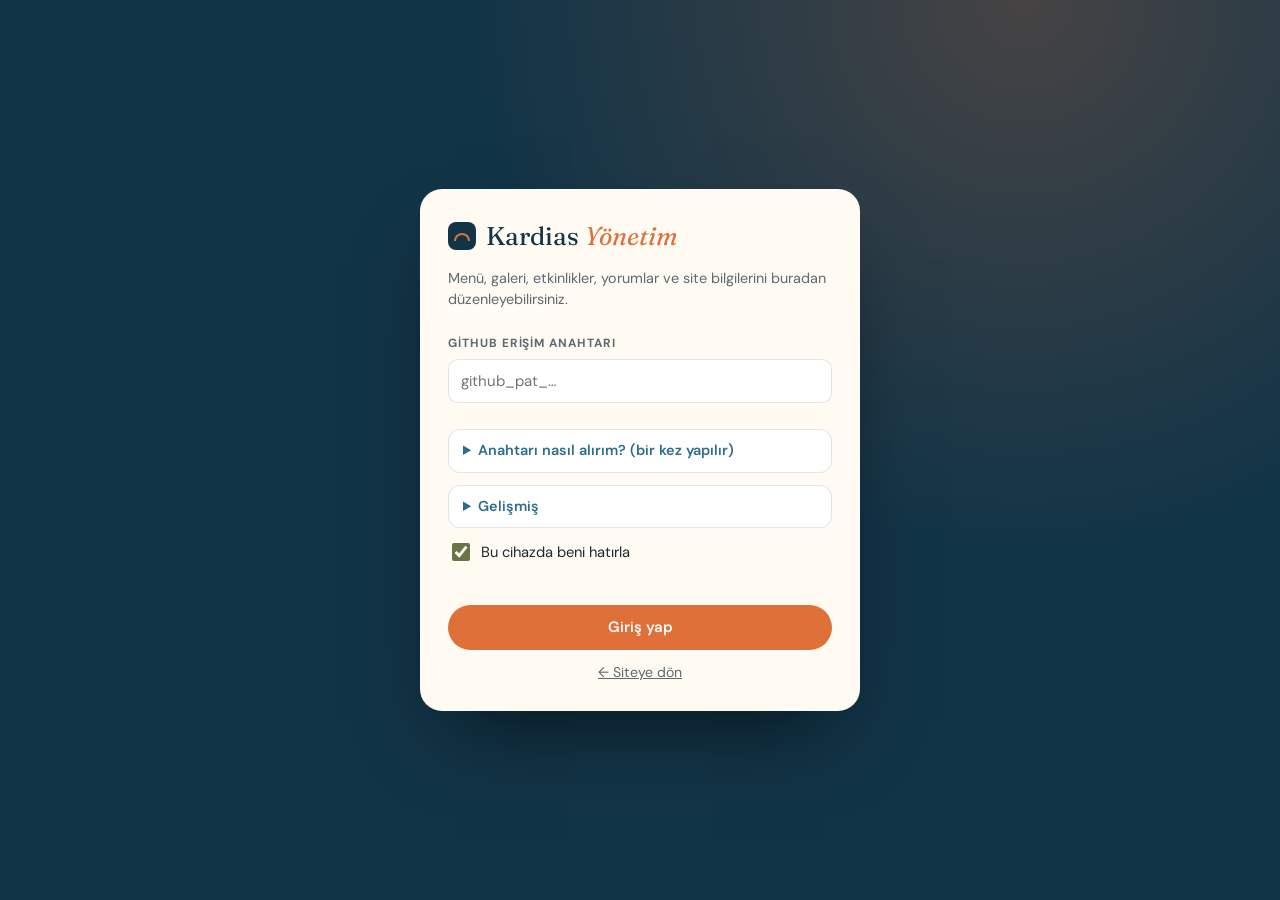
==== admin.html @ eef57086 "Yönetim paneli: menü, galeri, etkinlik, yorum, duyuru ve site bilgileri panelden yönetilir - admin.h" ====
<!doctype html>
<html lang="tr">
<head>
  <meta charset="utf-8">
  <meta name="viewport" content="width=device-width, initial-scale=1, viewport-fit=cover">
  <title>Kardias Yönetim</title>
  <meta name="robots" content="noindex, nofollow">
  <meta name="theme-color" content="#123447">
  <link rel="icon" href="data:image/svg+xml,%3Csvg xmlns='http://www.w3.org/2000/svg' viewBox='0 0 64 64'%3E%3Crect width='64' height='64' rx='14' fill='%23123447'/%3E%3Cpath d='M14 46a18 18 0 0 1 36 0' fill='none' stroke='%23e0703a' stroke-width='5'/%3E%3Cpath d='M10 50h44' stroke='%23f4ede2' stroke-width='4'/%3E%3C/svg%3E">
  <link rel="preconnect" href="https://fonts.googleapis.com">
  <link rel="preconnect" href="https://fonts.gstatic.com" crossorigin>
  <link href="https://fonts.googleapis.com/css2?family=DM+Sans:opsz,wght@9..40,400;9..40,500;9..40,700&family=Fraunces:opsz,wght@9..144,400;9..144,600&display=swap" rel="stylesheet">
  <link rel="stylesheet" href="css/admin.css">
</head>
<body>
  <div id="app"><p class="boot">Yönetim paneli yükleniyor…</p></div>
  <div class="toasts" id="toasts" aria-live="polite"></div>
  <script src="js/i18n.js"></script>
  <script src="js/admin.js"></script>
</body>
</html>
---- css/admin.css ----
/* Kardias Cunda — yönetim paneli */
:root {
  --navy: #123447; --navy-2: #0c2533; --sea: #2c6c8c; --stone: #f4ede2; --cream: #fffaf2;
  --sunset: #e0703a; --sunset-2: #c95d29; --olive: #6b7444; --ink: #1d2a31; --muted: #5d6a70;
  --line: rgba(18, 52, 71, .12); --danger: #b3261e;
  --serif: "Fraunces", Georgia, serif; --sans: "DM Sans", system-ui, -apple-system, "Segoe UI", sans-serif;
}
*, *::before, *::after { box-sizing: border-box; }
body { margin: 0; font-family: var(--sans); font-size: 15px; line-height: 1.5; color: var(--ink); background: var(--stone); -webkit-font-smoothing: antialiased; }
button, input, select, textarea { font: inherit; color: inherit; }
img { display: block; max-width: 100%; }
a { color: var(--sea); }
.boot { padding: 80px 20px; text-align: center; color: var(--muted); }
.muted { color: var(--muted); font-size: .9rem; margin: 0 0 12px; }
code { background: var(--stone); padding: 1px 6px; border-radius: 6px; font-size: .9em; }

/* Butonlar */
.btn {
  display: inline-flex; align-items: center; justify-content: center; gap: 6px; padding: 10px 18px; border-radius: 999px;
  border: 1.5px solid transparent; background: var(--navy); color: #fff; font-weight: 600; cursor: pointer; text-decoration: none;
  transition: background-color .2s, transform .2s, border-color .2s;
}
.btn:hover { transform: translateY(-1px); }
.btn:disabled { opacity: .6; cursor: wait; transform: none; }
.btn--sm { padding: 7px 14px; font-size: .86rem; }
.btn--block { width: 100%; }
.btn--sunset { background: var(--sunset); }
.btn--sunset:hover { background: var(--sunset-2); }
.btn--ghost { background: #fff; color: var(--navy); border-color: var(--line); }
.btn--ghost:hover { border-color: var(--navy); }
.btn--ghost-l { background: transparent; color: #fff; border-color: rgba(255, 255, 255, .35); }
.btn--ghost-l:hover { background: rgba(255, 255, 255, .1); }
.btn--danger { background: #fff; color: var(--danger); border-color: rgba(179, 38, 30, .35); }
.btn--danger:hover { background: var(--danger); color: #fff; }
.btn--add { width: 100%; margin-top: 12px; background: transparent; color: var(--sea); border: 1.5px dashed rgba(44, 108, 140, .45); border-radius: 14px; padding: 12px; }
.btn--add:hover { background: #eef5f8; }
.ibtn { width: 34px; height: 34px; border-radius: 10px; border: 1px solid var(--line); background: #fff; cursor: pointer; font-size: .95rem; }
.ibtn:hover { border-color: var(--navy); }
.ibtn--del:hover { border-color: var(--danger); background: #fdecea; }
.tools { display: flex; gap: 6px; align-items: center; justify-content: flex-end; margin-top: 10px; }
.tools--wide { justify-content: flex-start; flex-wrap: wrap; }

/* Marka */
.brand { display: flex; align-items: center; gap: 10px; font-family: var(--serif); font-size: 1.3rem; }
.brand em { font-style: italic; color: var(--sunset); }
.brand__mark { width: 28px; height: 28px; border-radius: 8px; background: var(--navy); position: relative; flex: none; }
.brand__mark::after { content: ""; position: absolute; left: 6px; right: 6px; bottom: 9px; height: 8px; border: 2.5px solid var(--sunset); border-bottom: 0; border-radius: 10px 10px 0 0; }

/* Giriş */
.login { min-height: 100vh; display: grid; place-items: center; padding: 20px; background: radial-gradient(circle at 80% 0%, rgba(224, 112, 58, .25), transparent 40%), var(--navy); }
.login__box { width: min(440px, 100%); background: var(--cream); border-radius: 22px; padding: 28px; box-shadow: 0 40px 80px -30px rgba(0, 0, 0, .6); display: grid; gap: 12px; }
.login__box .brand { font-size: 1.6rem; color: var(--navy); }
.login__err { color: var(--danger); font-size: .88rem; min-height: 1.2em; margin: 0; }
.login__back { text-align: center; font-size: .88rem; color: var(--muted); }
.help { background: #fff; border: 1px solid var(--line); border-radius: 12px; padding: 10px 14px; font-size: .9rem; }
.help summary { cursor: pointer; font-weight: 600; color: var(--sea); }
.help ol { padding-left: 20px; margin: 10px 0; display: grid; gap: 6px; }

/* Yerleşim */
.top { position: sticky; top: 0; z-index: 20; display: flex; align-items: center; justify-content: space-between; gap: 12px; padding: 12px 20px; background: var(--navy); color: #fff; }
.top__r { display: flex; gap: 8px; }
.layout { display: grid; grid-template-columns: 230px 1fr; max-width: 1200px; margin: 0 auto; gap: 24px; padding: 20px 20px 120px; }
.side { position: sticky; top: 76px; align-self: start; display: grid; gap: 4px; }
.side__b { display: flex; align-items: center; gap: 10px; padding: 10px 14px; border-radius: 12px; border: 0; background: transparent; text-align: left; cursor: pointer; font-weight: 500; color: var(--ink); }
.side__b:hover { background: rgba(255, 255, 255, .7); }
.side__b.is-on { background: var(--navy); color: #fff; }
.side__i { width: 22px; text-align: center; }
.main { min-width: 0; }
.main__t { font-family: var(--serif); font-weight: 400; font-size: 1.9rem; color: var(--navy); margin: 4px 0 16px; }

/* Kartlar ve alanlar */
.card { background: #fff; border-radius: 18px; padding: 20px; margin-bottom: 16px; border: 1px solid var(--line); box-shadow: 0 10px 24px -20px rgba(18, 52, 71, .5); }
.card__t { font-family: var(--serif); font-weight: 600; font-size: 1.2rem; color: var(--navy); margin: 0 0 14px; }
.f { display: grid; gap: 6px; margin-bottom: 14px; min-width: 0; }
.f__l { font-size: .74rem; font-weight: 700; letter-spacing: .08em; text-transform: uppercase; color: var(--muted); }
.f__h { font-size: .8rem; color: var(--muted); }
input[type="text"], input[type="number"], input[type="time"], input[type="password"], select, textarea {
  width: 100%; padding: 10px 12px; border-radius: 10px; border: 1.5px solid var(--line); background: #fff; min-height: 42px;
  transition: border-color .2s, box-shadow .2s;
}
textarea { resize: vertical; line-height: 1.45; }
input:focus, select:focus, textarea:focus { outline: none; border-color: var(--sunset); box-shadow: 0 0 0 3px rgba(224, 112, 58, .15); }
.bi { display: grid; grid-template-columns: 1fr 1fr; gap: 8px; }
.bi__col { position: relative; }
.bi__col input, .bi__col textarea { padding-left: 44px; }
.lang { position: absolute; left: 8px; top: 9px; font-size: .64rem; font-weight: 700; letter-spacing: .06em; padding: 3px 6px; border-radius: 6px; background: var(--stone); color: var(--navy); }
.lang--en { background: #e3eef1; color: var(--sea); }
.grid2 { display: grid; grid-template-columns: 1fr 1fr; gap: 0 14px; }
.grid3 { display: grid; grid-template-columns: 1fr 1fr 160px; gap: 0 14px; }
.check { display: flex; align-items: center; gap: 8px; font-size: .92rem; cursor: pointer; }
.check input { width: 18px; height: 18px; accent-color: var(--olive); }
.adv { margin-top: 4px; }
.adv summary { cursor: pointer; color: var(--sea); font-weight: 600; font-size: .88rem; margin-bottom: 10px; }
.stack { display: grid; gap: 12px; }

/* Görsel alanı */
.imgf__row { display: flex; flex-wrap: wrap; gap: 10px 14px; align-items: flex-start; }
.imgf__ctl .btn { white-space: nowrap; }
.imgf__thumb { width: 120px; height: 90px; object-fit: cover; border-radius: 12px; background: var(--stone); flex: none; border: 1px solid var(--line); }
.imgf__ctl { display: grid; gap: 8px; min-width: 150px; flex: 1; justify-items: start; }
.imgf__adv summary { cursor: pointer; font-size: .82rem; color: var(--muted); }
.imgf__adv input { margin-top: 6px; }

/* Menü */
.catbar { display: flex; flex-wrap: wrap; gap: 6px; align-items: center; margin-bottom: 16px; }
.catbar__sec { font-size: .7rem; font-weight: 700; letter-spacing: .16em; text-transform: uppercase; color: var(--olive); margin: 0 4px 0 8px; }
.catbar__sec:first-child { margin-left: 0; }
.catchip { display: inline-flex; align-items: center; gap: 6px; padding: 7px 12px; border-radius: 999px; border: 1px solid var(--line); background: #fff; cursor: pointer; font-weight: 500; }
.catchip small { font-size: .72rem; color: var(--muted); background: var(--stone); padding: 1px 7px; border-radius: 999px; }
.catchip.is-on { background: var(--sunset); color: #fff; border-color: var(--sunset); }
.catchip.is-on small { background: rgba(255, 255, 255, .25); color: #fff; }
.catchip--add { border-style: dashed; color: var(--sea); }
.catchip.is-hidden { opacity: .55; text-decoration: line-through; }
input[type="search"].msearch { width: 100%; padding: 12px 16px; border-radius: 999px; border: 1.5px solid var(--line); background: #fff; margin-bottom: 14px; min-height: 46px; }
.flags { display: flex; flex-wrap: wrap; gap: 8px 20px; margin-bottom: 14px; padding: 10px 12px; border-radius: 12px; background: var(--stone); }
.flag { flex: none; font-size: .7rem; font-weight: 700; padding: 2px 8px; border-radius: 999px; }
.flag--hidden { background: #e4e4e4; color: #555; }
.flag--out { background: #fdecea; color: var(--danger); }
.ibtn--out.is-on { background: #fdecea; border-color: var(--danger); color: var(--danger); }
.secs > summary { cursor: pointer; margin: 0; }
.secs[open] > summary { margin-bottom: 14px; }
.item__grid { display: grid; grid-template-columns: 240px 1fr; gap: 16px; }
.items { display: grid; gap: 8px; }
.irow { border: 1px solid var(--line); border-radius: 14px; background: #fff; overflow: hidden; }
.irow.is-open { border-color: rgba(224, 112, 58, .5); box-shadow: 0 10px 24px -18px rgba(224, 112, 58, .7); }
.irow__head { display: flex; align-items: center; gap: 8px; padding: 6px 8px 6px 6px; }
.irow__head .tools { margin: 0; }
.irow__main { flex: 1; display: flex; align-items: center; gap: 12px; border: 0; background: transparent; text-align: left; cursor: pointer; padding: 4px; min-width: 0; }
.irow__img { width: 52px; height: 52px; border-radius: 10px; object-fit: cover; background: var(--stone); flex: none; }
.irow__txt { display: grid; min-width: 0; }
.irow__txt strong { font-family: var(--serif); font-weight: 600; color: var(--navy); white-space: nowrap; overflow: hidden; text-overflow: ellipsis; }
.irow__txt small { color: var(--sunset); font-weight: 600; white-space: nowrap; overflow: hidden; text-overflow: ellipsis; }
.irow__chev { margin-left: auto; color: var(--muted); font-size: .9rem; padding: 0 6px; }
.item__ed { padding: 14px 16px 6px; border-top: 1px dashed var(--line); background: #fffdf9; }
.prow { display: grid; grid-template-columns: 1fr 120px auto; gap: 10px; align-items: end; }
.prow > .ibtn { margin-bottom: 18px; }
.prow > .tools { margin: 0 0 18px; }
.tags { display: flex; flex-wrap: wrap; gap: 8px; }
.tagc { display: inline-flex; align-items: center; gap: 6px; padding: 6px 12px; border: 1px solid var(--line); border-radius: 999px; cursor: pointer; font-size: .88rem; background: #fff; }
.tagc input { accent-color: var(--sunset); }
.tagc:has(input:checked) { border-color: var(--sunset); background: #fff3ec; }

/* Galeri ve etkinlik kartları */
.ggrid { display: grid; grid-template-columns: repeat(auto-fill, minmax(240px, 1fr)); gap: 14px; margin-top: 14px; }
.gcard { border: 1px solid var(--line); border-radius: 14px; overflow: hidden; background: #fff; display: flex; flex-direction: column; }
.gcard__img { aspect-ratio: 4 / 3; background: var(--stone); }
.gcard__img img { width: 100%; height: 100%; object-fit: cover; }
.gcard__body { padding: 12px; display: grid; gap: 4px; }
.gcard__body .btn { justify-self: start; margin-bottom: 8px; }
.gcard .bi { grid-template-columns: 1fr; }
.ecard { border: 1px solid var(--line); border-radius: 14px; padding: 14px; background: #fffdf9; }

/* Kaydet çubuğu */
.savebar {
  position: fixed; left: 50%; bottom: 18px; z-index: 30; display: flex; align-items: center; gap: 10px;
  padding: 8px 8px 8px 20px; border-radius: 999px; background: var(--navy); color: #fff; box-shadow: 0 20px 40px -14px rgba(8, 24, 33, .6);
  transform: translate(-50%, 140%); transition: transform .4s cubic-bezier(.2, .7, .2, 1); max-width: calc(100% - 24px);
}
.savebar.is-on { transform: translate(-50%, 0); }
.savebar__msg { font-size: .9rem; white-space: nowrap; }

/* Bildirimler */
.toasts { position: fixed; top: 76px; right: 16px; z-index: 50; display: grid; gap: 8px; max-width: min(380px, calc(100% - 32px)); }
.toast { padding: 12px 16px; border-radius: 12px; background: var(--navy); color: #fff; box-shadow: 0 14px 30px -14px rgba(0, 0, 0, .5); animation: tin .3s ease; font-size: .92rem; }
.toast.ok { background: #1f7a45; }
.toast.error { background: var(--danger); }
.toast.out { opacity: 0; transform: translateY(-6px); transition: all .4s ease; }
@keyframes tin { from { opacity: 0; transform: translateY(-8px); } }

/* Mobil */
@media (max-width: 860px) {
  .layout { grid-template-columns: 1fr; padding: 0 12px 120px; gap: 0; }
  .side { position: sticky; top: 58px; z-index: 15; display: flex; overflow-x: auto; gap: 4px; margin: 0 -12px; padding: 8px 12px; background: var(--stone); scrollbar-width: none; border-bottom: 1px solid var(--line); }
  .side::-webkit-scrollbar { display: none; }
  .side__b { flex: none; padding: 8px 12px; font-size: .88rem; background: #fff; }
  .main__t { font-size: 1.5rem; margin-top: 16px; }
  .top { padding: 10px 12px; }
  .brand { font-size: 1.1rem; }
  .item__grid, .grid2, .grid3 { grid-template-columns: 1fr; }
  .card { padding: 16px; border-radius: 16px; }
  .prow { grid-template-columns: 1fr 90px auto; }
}
@media (max-width: 560px) {
  .bi { grid-template-columns: 1fr; }
  .top__r .btn { padding: 6px 10px; font-size: .8rem; }
  .savebar { left: 12px; right: 12px; transform: translateY(140%); padding: 8px 8px 8px 14px; }
  .savebar.is-on { transform: none; }
  .savebar__msg { display: none; }
  .savebar .btn--sunset { flex: 1; }
  .prow { grid-template-columns: 1fr; }
  .prow > .ibtn, .prow > .tools { margin: 0 0 12px; justify-self: end; }
}
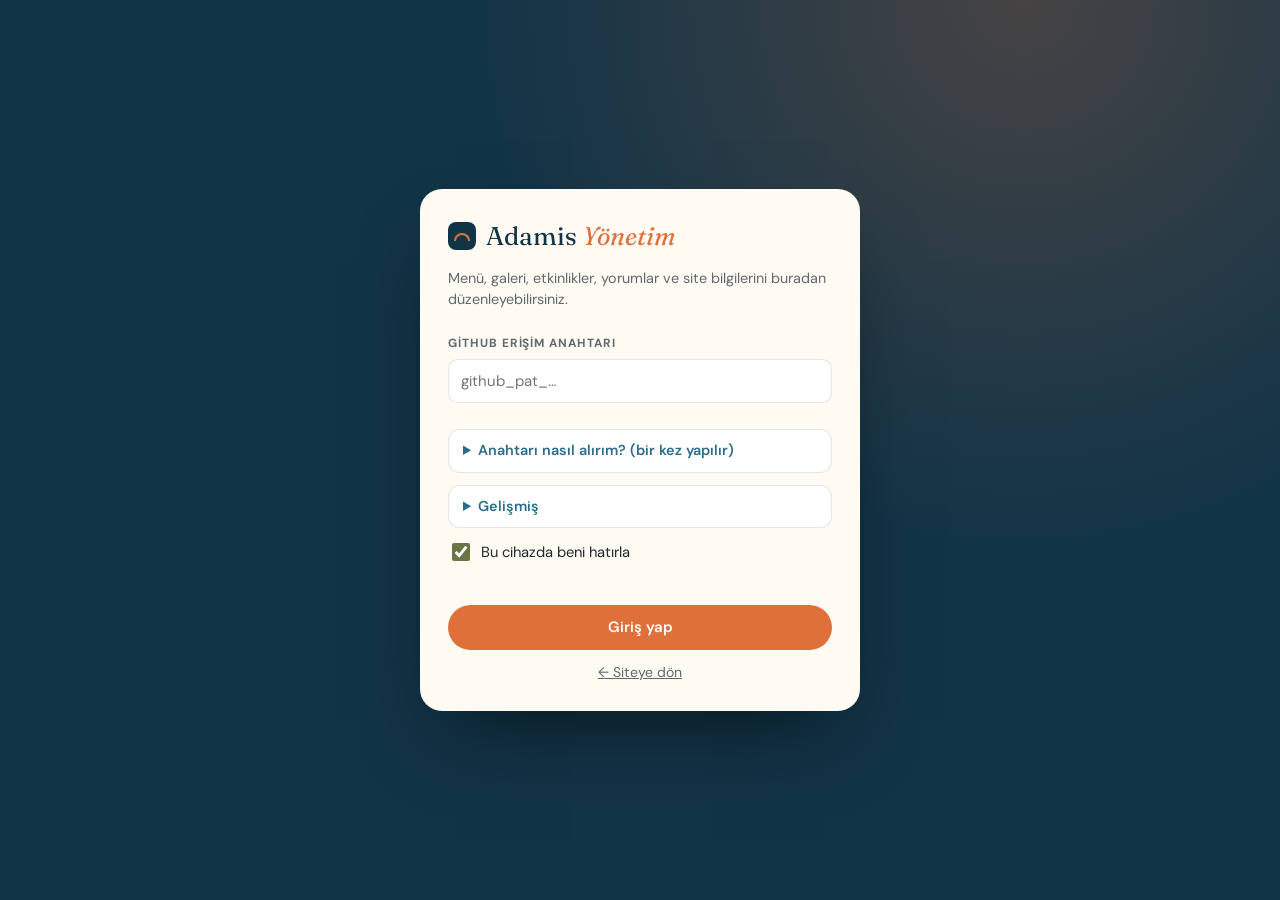
==== commit 0eeade3a: "Cunda Adamis Zeytinyağlı Ev Yemekleri sitesine dönüştürüldü Kardias kopyasından üretildi: konaklama " ====
--- a/admin.html
+++ b/admin.html
@@ -3,7 +3,7 @@
 <head>
   <meta charset="utf-8">
   <meta name="viewport" content="width=device-width, initial-scale=1, viewport-fit=cover">
-  <title>Kardias Yönetim</title>
+  <title>Adamis Yönetim</title>
   <meta name="robots" content="noindex, nofollow">
   <meta name="theme-color" content="#123447">
   <link rel="icon" href="data:image/svg+xml,%3Csvg xmlns='http://www.w3.org/2000/svg' viewBox='0 0 64 64'%3E%3Crect width='64' height='64' rx='14' fill='%23123447'/%3E%3Cpath d='M14 46a18 18 0 0 1 36 0' fill='none' stroke='%23e0703a' stroke-width='5'/%3E%3Cpath d='M10 50h44' stroke='%23f4ede2' stroke-width='4'/%3E%3C/svg%3E">
--- a/css/admin.css
+++ b/css/admin.css
@@ -1,4 +1,4 @@
-/* Kardias Cunda — yönetim paneli */
+/* Cunda Adamis — yönetim paneli */
 :root {
   --navy: #123447; --navy-2: #0c2533; --sea: #2c6c8c; --stone: #f4ede2; --cream: #fffaf2;
   --sunset: #e0703a; --sunset-2: #c95d29; --olive: #6b7444; --ink: #1d2a31; --muted: #5d6a70;
